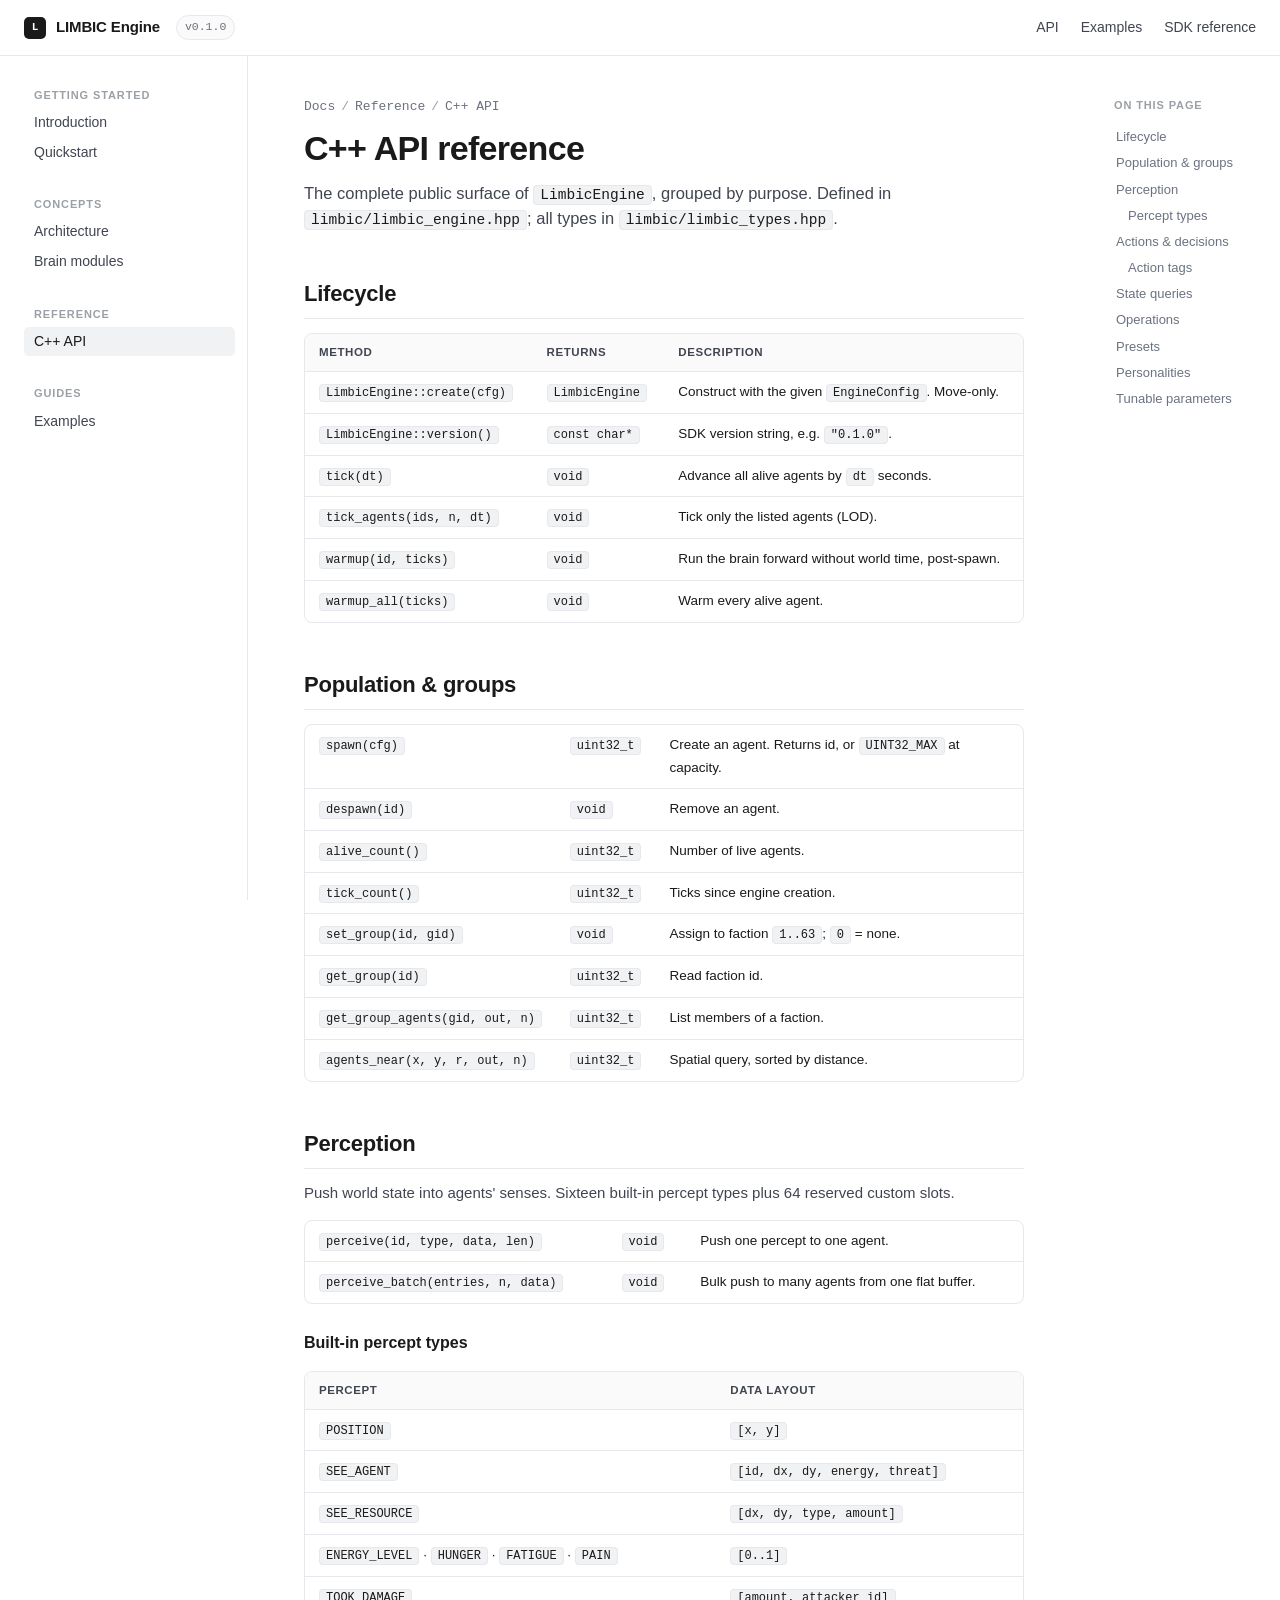
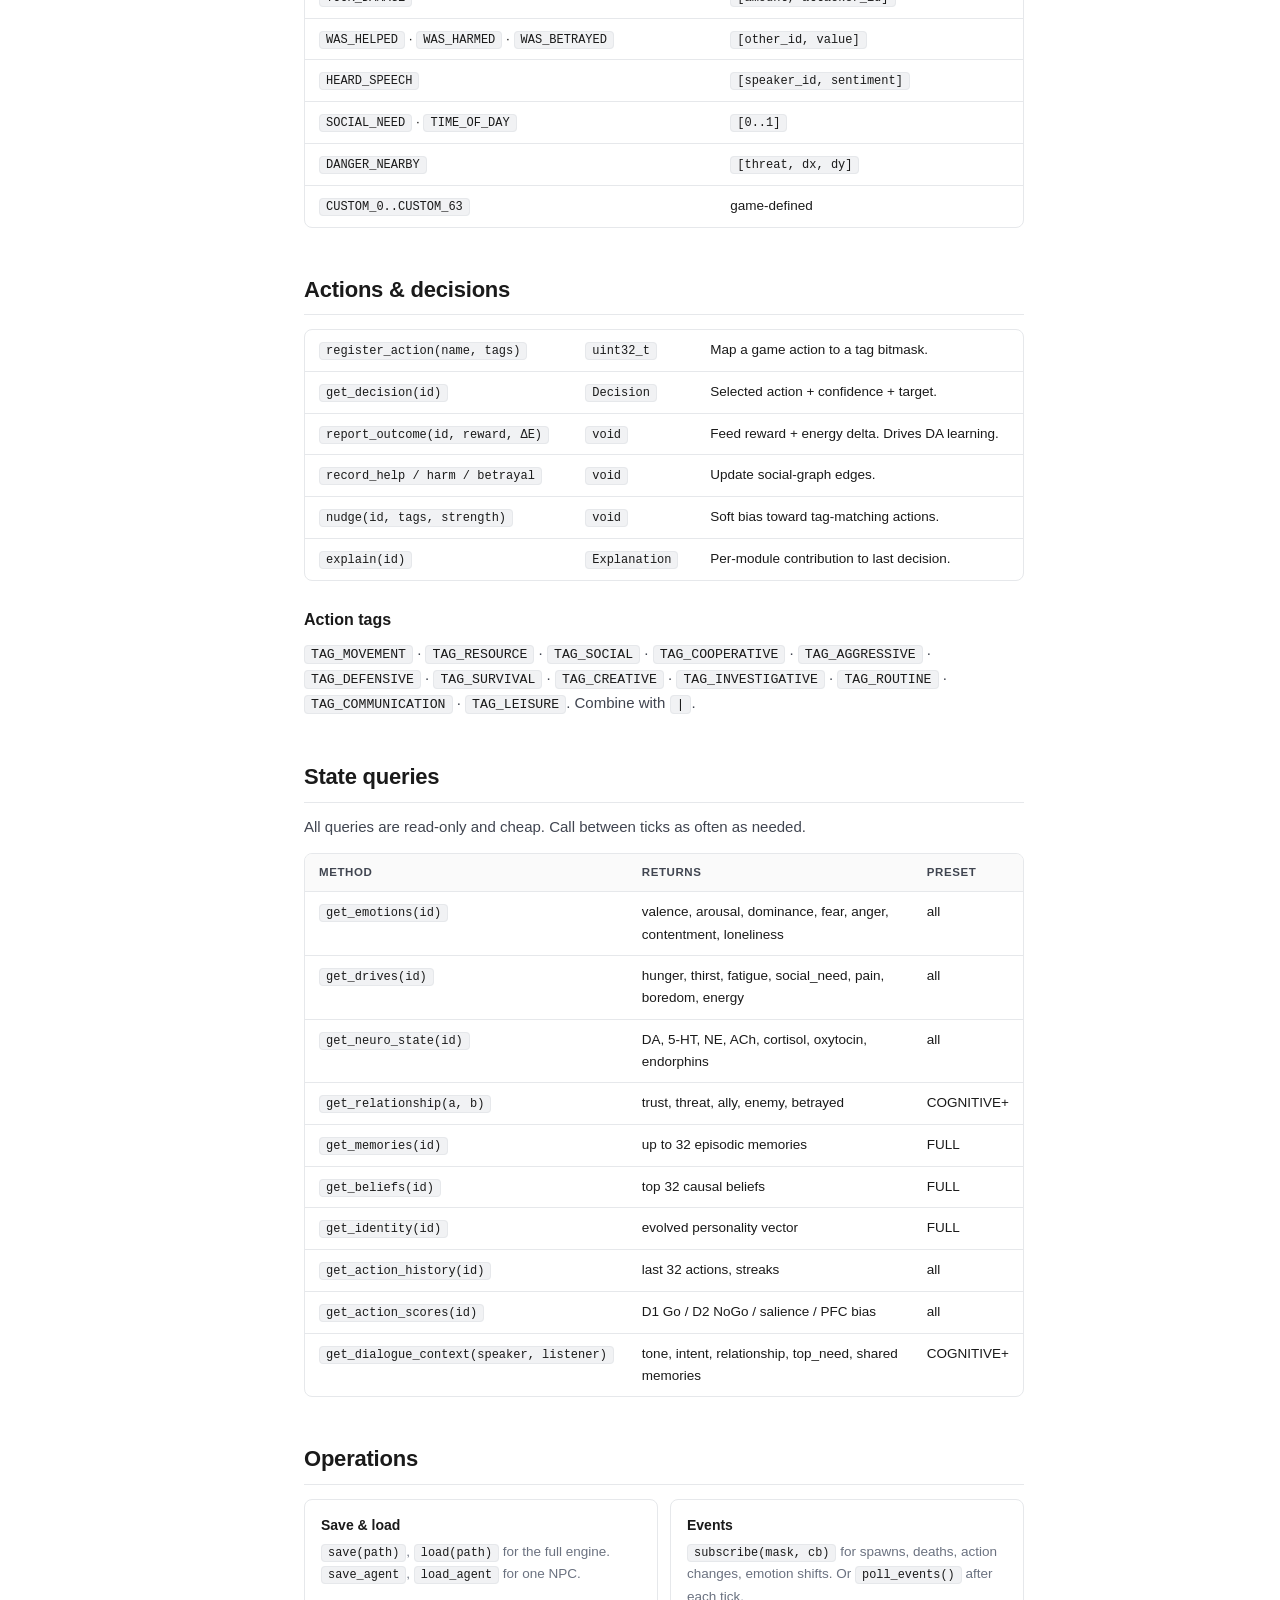
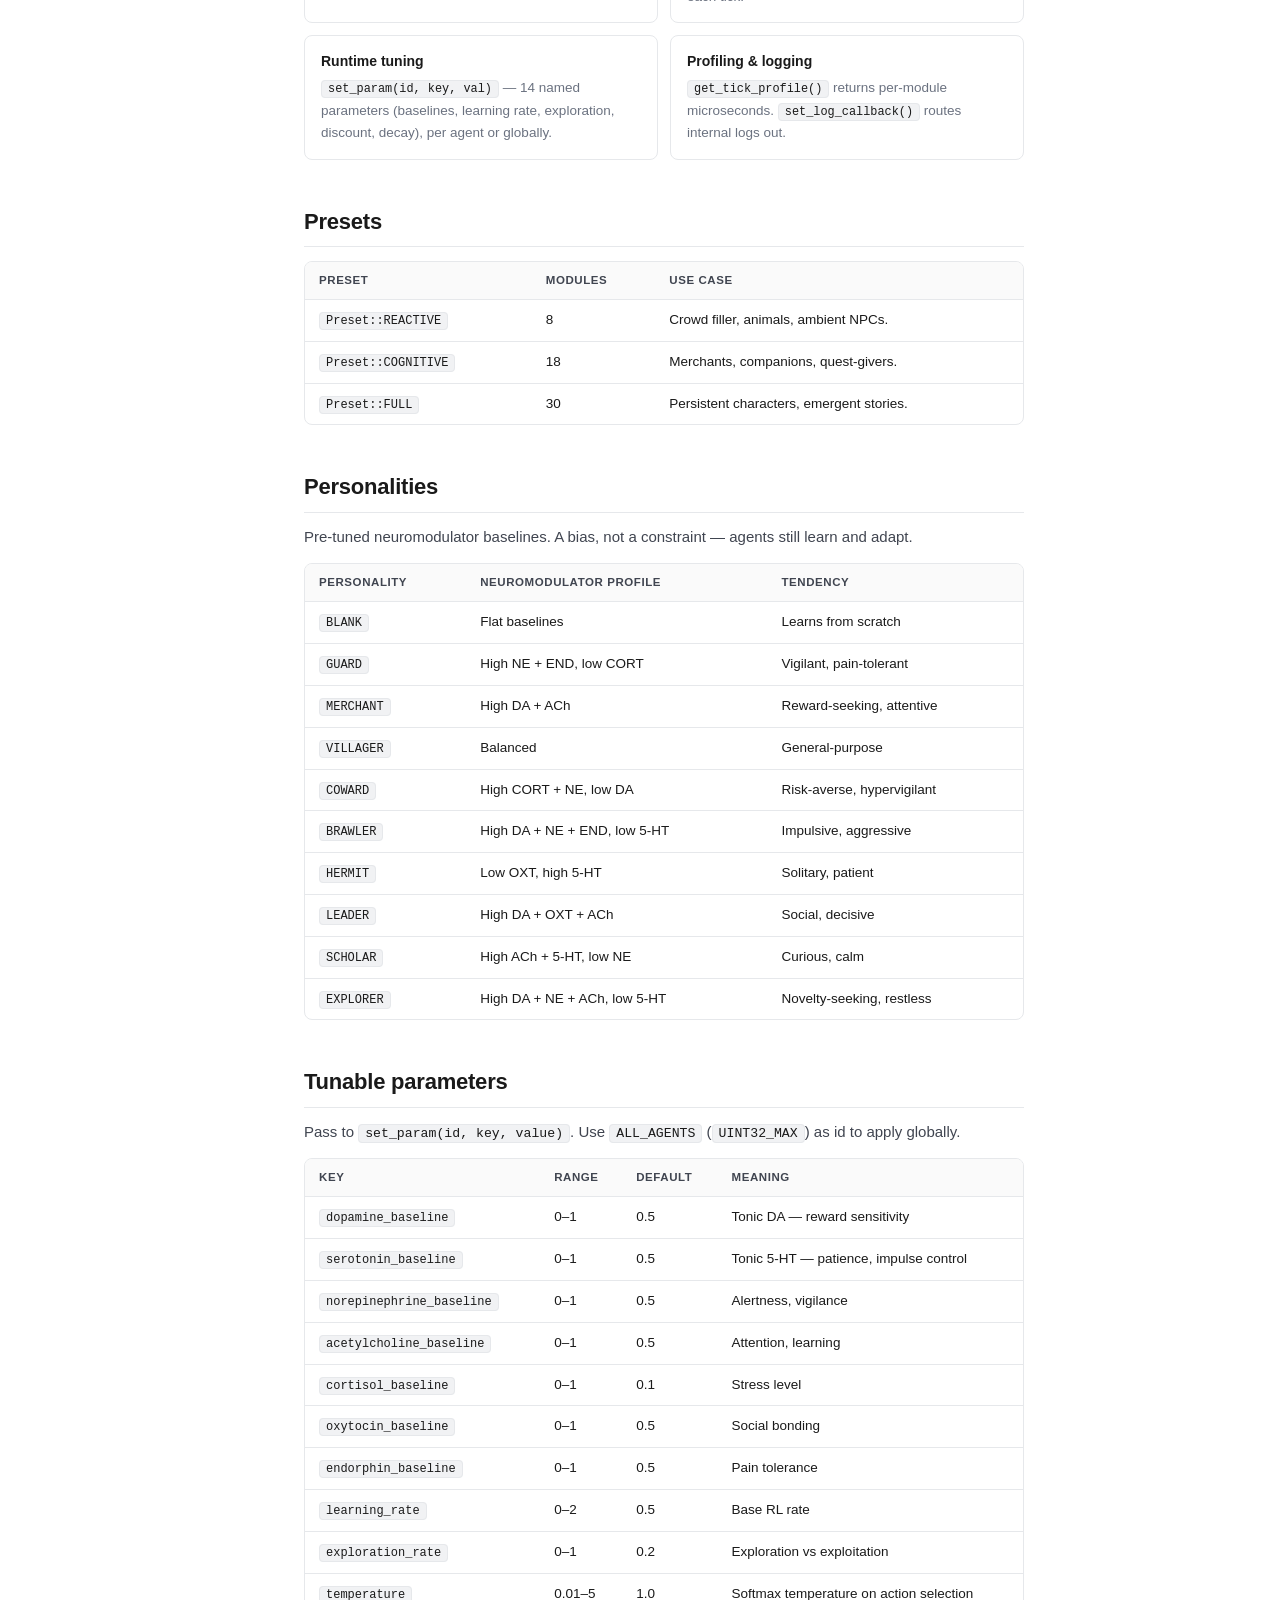
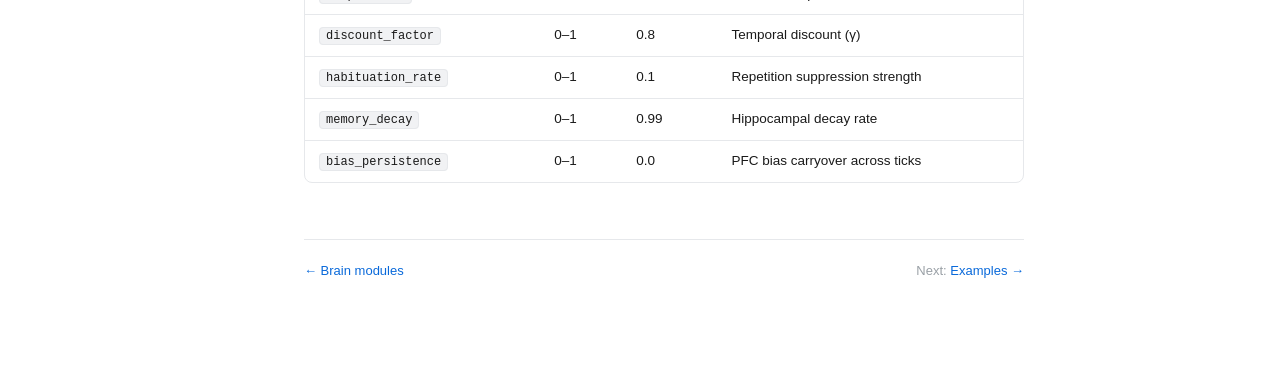
==== api.html @ d9b3d04e "Initial docs site" ====
<!doctype html>
<html lang="en">
<head>
<meta charset="utf-8">
<meta name="viewport" content="width=device-width, initial-scale=1">
<title>C++ API · LIMBIC Engine</title>
<link rel="stylesheet" href="assets/style.css">
</head>
<body>

<header class="topbar">
    <a href="index.html" class="brand"><span class="brand-mark">L</span> LIMBIC Engine</a>
    <span class="version">v0.1.0</span>
    <span class="spacer"></span>
    <nav class="topbar-links">
        <a href="api.html">API</a>
        <a href="examples.html">Examples</a>
        <a href="../sdk/README.md">SDK reference</a>
    </nav>
</header>

<div class="shell">

<aside class="sidebar">
    <div class="nav-group">
        <div class="nav-group-title">Getting started</div>
        <a href="index.html">Introduction</a>
        <a href="quickstart.html">Quickstart</a>
    </div>
    <div class="nav-group">
        <div class="nav-group-title">Concepts</div>
        <a href="architecture.html">Architecture</a>
        <a href="modules.html">Brain modules</a>
    </div>
    <div class="nav-group">
        <div class="nav-group-title">Reference</div>
        <a href="api.html" class="active">C++ API</a>
    </div>
    <div class="nav-group">
        <div class="nav-group-title">Guides</div>
        <a href="examples.html">Examples</a>
    </div>
</aside>

<main class="content">
    <div class="breadcrumb"><a href="index.html">Docs</a><span class="sep">/</span>Reference<span class="sep">/</span>C++ API</div>

    <h1>C++ API reference</h1>
    <p class="lede">
        The complete public surface of <code>LimbicEngine</code>, grouped by purpose.
        Defined in <code>limbic/limbic_engine.hpp</code>; all types in
        <code>limbic/limbic_types.hpp</code>.
    </p>

    <h2 id="lifecycle">Lifecycle</h2>
    <div class="table-wrap"><table>
        <thead><tr><th>Method</th><th>Returns</th><th>Description</th></tr></thead>
        <tbody>
            <tr><td><code>LimbicEngine::create(cfg)</code></td><td><code>LimbicEngine</code></td><td>Construct with the given <code>EngineConfig</code>. Move-only.</td></tr>
            <tr><td><code>LimbicEngine::version()</code></td><td><code>const char*</code></td><td>SDK version string, e.g. <code>"0.1.0"</code>.</td></tr>
            <tr><td><code>tick(dt)</code></td><td><code>void</code></td><td>Advance all alive agents by <code>dt</code> seconds.</td></tr>
            <tr><td><code>tick_agents(ids, n, dt)</code></td><td><code>void</code></td><td>Tick only the listed agents (LOD).</td></tr>
            <tr><td><code>warmup(id, ticks)</code></td><td><code>void</code></td><td>Run the brain forward without world time, post-spawn.</td></tr>
            <tr><td><code>warmup_all(ticks)</code></td><td><code>void</code></td><td>Warm every alive agent.</td></tr>
        </tbody>
    </table></div>

    <h2 id="population">Population &amp; groups</h2>
    <div class="table-wrap"><table>
        <tbody>
            <tr><td><code>spawn(cfg)</code></td><td><code>uint32_t</code></td><td>Create an agent. Returns id, or <code>UINT32_MAX</code> at capacity.</td></tr>
            <tr><td><code>despawn(id)</code></td><td><code>void</code></td><td>Remove an agent.</td></tr>
            <tr><td><code>alive_count()</code></td><td><code>uint32_t</code></td><td>Number of live agents.</td></tr>
            <tr><td><code>tick_count()</code></td><td><code>uint32_t</code></td><td>Ticks since engine creation.</td></tr>
            <tr><td><code>set_group(id, gid)</code></td><td><code>void</code></td><td>Assign to faction <code>1..63</code>; <code>0</code> = none.</td></tr>
            <tr><td><code>get_group(id)</code></td><td><code>uint32_t</code></td><td>Read faction id.</td></tr>
            <tr><td><code>get_group_agents(gid, out, n)</code></td><td><code>uint32_t</code></td><td>List members of a faction.</td></tr>
            <tr><td><code>agents_near(x, y, r, out, n)</code></td><td><code>uint32_t</code></td><td>Spatial query, sorted by distance.</td></tr>
        </tbody>
    </table></div>

    <h2 id="perception">Perception</h2>
    <p>Push world state into agents' senses. Sixteen built-in percept types plus 64 reserved custom slots.</p>
    <div class="table-wrap"><table>
        <tbody>
            <tr><td><code>perceive(id, type, data, len)</code></td><td><code>void</code></td><td>Push one percept to one agent.</td></tr>
            <tr><td><code>perceive_batch(entries, n, data)</code></td><td><code>void</code></td><td>Bulk push to many agents from one flat buffer.</td></tr>
        </tbody>
    </table></div>

    <h3 id="percept-types">Built-in percept types</h3>
    <div class="table-wrap"><table>
        <thead><tr><th>Percept</th><th>Data layout</th></tr></thead>
        <tbody>
            <tr><td><code>POSITION</code></td><td><code>[x, y]</code></td></tr>
            <tr><td><code>SEE_AGENT</code></td><td><code>[id, dx, dy, energy, threat]</code></td></tr>
            <tr><td><code>SEE_RESOURCE</code></td><td><code>[dx, dy, type, amount]</code></td></tr>
            <tr><td><code>ENERGY_LEVEL</code> · <code>HUNGER</code> · <code>FATIGUE</code> · <code>PAIN</code></td><td><code>[0..1]</code></td></tr>
            <tr><td><code>TOOK_DAMAGE</code></td><td><code>[amount, attacker_id]</code></td></tr>
            <tr><td><code>WAS_HELPED</code> · <code>WAS_HARMED</code> · <code>WAS_BETRAYED</code></td><td><code>[other_id, value]</code></td></tr>
            <tr><td><code>HEARD_SPEECH</code></td><td><code>[speaker_id, sentiment]</code></td></tr>
            <tr><td><code>SOCIAL_NEED</code> · <code>TIME_OF_DAY</code></td><td><code>[0..1]</code></td></tr>
            <tr><td><code>DANGER_NEARBY</code></td><td><code>[threat, dx, dy]</code></td></tr>
            <tr><td><code>CUSTOM_0..CUSTOM_63</code></td><td>game-defined</td></tr>
        </tbody>
    </table></div>

    <h2 id="actions">Actions &amp; decisions</h2>
    <div class="table-wrap"><table>
        <tbody>
            <tr><td><code>register_action(name, tags)</code></td><td><code>uint32_t</code></td><td>Map a game action to a tag bitmask.</td></tr>
            <tr><td><code>get_decision(id)</code></td><td><code>Decision</code></td><td>Selected action + confidence + target.</td></tr>
            <tr><td><code>report_outcome(id, reward, ΔE)</code></td><td><code>void</code></td><td>Feed reward + energy delta. Drives DA learning.</td></tr>
            <tr><td><code>record_help / harm / betrayal</code></td><td><code>void</code></td><td>Update social-graph edges.</td></tr>
            <tr><td><code>nudge(id, tags, strength)</code></td><td><code>void</code></td><td>Soft bias toward tag-matching actions.</td></tr>
            <tr><td><code>explain(id)</code></td><td><code>Explanation</code></td><td>Per-module contribution to last decision.</td></tr>
        </tbody>
    </table></div>

    <h3 id="tags">Action tags</h3>
    <p>
        <code>TAG_MOVEMENT</code> · <code>TAG_RESOURCE</code> · <code>TAG_SOCIAL</code> ·
        <code>TAG_COOPERATIVE</code> · <code>TAG_AGGRESSIVE</code> · <code>TAG_DEFENSIVE</code> ·
        <code>TAG_SURVIVAL</code> · <code>TAG_CREATIVE</code> · <code>TAG_INVESTIGATIVE</code> ·
        <code>TAG_ROUTINE</code> · <code>TAG_COMMUNICATION</code> · <code>TAG_LEISURE</code>.
        Combine with <code>|</code>.
    </p>

    <h2 id="state">State queries</h2>
    <p>All queries are read-only and cheap. Call between ticks as often as needed.</p>
    <div class="table-wrap"><table>
        <thead><tr><th>Method</th><th>Returns</th><th>Preset</th></tr></thead>
        <tbody>
            <tr><td><code>get_emotions(id)</code></td><td>valence, arousal, dominance, fear, anger, contentment, loneliness</td><td>all</td></tr>
            <tr><td><code>get_drives(id)</code></td><td>hunger, thirst, fatigue, social_need, pain, boredom, energy</td><td>all</td></tr>
            <tr><td><code>get_neuro_state(id)</code></td><td>DA, 5-HT, NE, ACh, cortisol, oxytocin, endorphins</td><td>all</td></tr>
            <tr><td><code>get_relationship(a, b)</code></td><td>trust, threat, ally, enemy, betrayed</td><td>COGNITIVE+</td></tr>
            <tr><td><code>get_memories(id)</code></td><td>up to 32 episodic memories</td><td>FULL</td></tr>
            <tr><td><code>get_beliefs(id)</code></td><td>top 32 causal beliefs</td><td>FULL</td></tr>
            <tr><td><code>get_identity(id)</code></td><td>evolved personality vector</td><td>FULL</td></tr>
            <tr><td><code>get_action_history(id)</code></td><td>last 32 actions, streaks</td><td>all</td></tr>
            <tr><td><code>get_action_scores(id)</code></td><td>D1 Go / D2 NoGo / salience / PFC bias</td><td>all</td></tr>
            <tr><td><code>get_dialogue_context(speaker, listener)</code></td><td>tone, intent, relationship, top_need, shared memories</td><td>COGNITIVE+</td></tr>
        </tbody>
    </table></div>

    <h2 id="ops">Operations</h2>
    <div class="cards">
        <div class="card">
            <h4>Save &amp; load</h4>
            <p><code>save(path)</code>, <code>load(path)</code> for the full engine. <code>save_agent</code>, <code>load_agent</code> for one NPC.</p>
        </div>
        <div class="card">
            <h4>Events</h4>
            <p><code>subscribe(mask, cb)</code> for spawns, deaths, action changes, emotion shifts. Or <code>poll_events()</code> after each tick.</p>
        </div>
        <div class="card">
            <h4>Runtime tuning</h4>
            <p><code>set_param(id, key, val)</code> — 14 named parameters (baselines, learning rate, exploration, discount, decay), per agent or globally.</p>
        </div>
        <div class="card">
            <h4>Profiling &amp; logging</h4>
            <p><code>get_tick_profile()</code> returns per-module microseconds. <code>set_log_callback()</code> routes internal logs out.</p>
        </div>
    </div>

    <h2 id="presets">Presets</h2>
    <div class="table-wrap"><table>
        <thead><tr><th>Preset</th><th>Modules</th><th>Use case</th></tr></thead>
        <tbody>
            <tr><td><code>Preset::REACTIVE</code></td><td>8</td><td>Crowd filler, animals, ambient NPCs.</td></tr>
            <tr><td><code>Preset::COGNITIVE</code></td><td>18</td><td>Merchants, companions, quest-givers.</td></tr>
            <tr><td><code>Preset::FULL</code></td><td>30</td><td>Persistent characters, emergent stories.</td></tr>
        </tbody>
    </table></div>

    <h2 id="personalities">Personalities</h2>
    <p>Pre-tuned neuromodulator baselines. A bias, not a constraint — agents still learn and adapt.</p>
    <div class="table-wrap"><table>
        <thead><tr><th>Personality</th><th>Neuromodulator profile</th><th>Tendency</th></tr></thead>
        <tbody>
            <tr><td><code>BLANK</code></td><td>Flat baselines</td><td>Learns from scratch</td></tr>
            <tr><td><code>GUARD</code></td><td>High NE + END, low CORT</td><td>Vigilant, pain-tolerant</td></tr>
            <tr><td><code>MERCHANT</code></td><td>High DA + ACh</td><td>Reward-seeking, attentive</td></tr>
            <tr><td><code>VILLAGER</code></td><td>Balanced</td><td>General-purpose</td></tr>
            <tr><td><code>COWARD</code></td><td>High CORT + NE, low DA</td><td>Risk-averse, hypervigilant</td></tr>
            <tr><td><code>BRAWLER</code></td><td>High DA + NE + END, low 5-HT</td><td>Impulsive, aggressive</td></tr>
            <tr><td><code>HERMIT</code></td><td>Low OXT, high 5-HT</td><td>Solitary, patient</td></tr>
            <tr><td><code>LEADER</code></td><td>High DA + OXT + ACh</td><td>Social, decisive</td></tr>
            <tr><td><code>SCHOLAR</code></td><td>High ACh + 5-HT, low NE</td><td>Curious, calm</td></tr>
            <tr><td><code>EXPLORER</code></td><td>High DA + NE + ACh, low 5-HT</td><td>Novelty-seeking, restless</td></tr>
        </tbody>
    </table></div>

    <h2 id="params">Tunable parameters</h2>
    <p>Pass to <code>set_param(id, key, value)</code>. Use <code>ALL_AGENTS</code> (<code>UINT32_MAX</code>) as id to apply globally.</p>
    <div class="table-wrap"><table>
        <thead><tr><th>Key</th><th>Range</th><th>Default</th><th>Meaning</th></tr></thead>
        <tbody>
            <tr><td><code>dopamine_baseline</code></td><td>0–1</td><td>0.5</td><td>Tonic DA — reward sensitivity</td></tr>
            <tr><td><code>serotonin_baseline</code></td><td>0–1</td><td>0.5</td><td>Tonic 5-HT — patience, impulse control</td></tr>
            <tr><td><code>norepinephrine_baseline</code></td><td>0–1</td><td>0.5</td><td>Alertness, vigilance</td></tr>
            <tr><td><code>acetylcholine_baseline</code></td><td>0–1</td><td>0.5</td><td>Attention, learning</td></tr>
            <tr><td><code>cortisol_baseline</code></td><td>0–1</td><td>0.1</td><td>Stress level</td></tr>
            <tr><td><code>oxytocin_baseline</code></td><td>0–1</td><td>0.5</td><td>Social bonding</td></tr>
            <tr><td><code>endorphin_baseline</code></td><td>0–1</td><td>0.5</td><td>Pain tolerance</td></tr>
            <tr><td><code>learning_rate</code></td><td>0–2</td><td>0.5</td><td>Base RL rate</td></tr>
            <tr><td><code>exploration_rate</code></td><td>0–1</td><td>0.2</td><td>Exploration vs exploitation</td></tr>
            <tr><td><code>temperature</code></td><td>0.01–5</td><td>1.0</td><td>Softmax temperature on action selection</td></tr>
            <tr><td><code>discount_factor</code></td><td>0–1</td><td>0.8</td><td>Temporal discount (γ)</td></tr>
            <tr><td><code>habituation_rate</code></td><td>0–1</td><td>0.1</td><td>Repetition suppression strength</td></tr>
            <tr><td><code>memory_decay</code></td><td>0–1</td><td>0.99</td><td>Hippocampal decay rate</td></tr>
            <tr><td><code>bias_persistence</code></td><td>0–1</td><td>0.0</td><td>PFC bias carryover across ticks</td></tr>
        </tbody>
    </table></div>

    <footer class="page-footer">
        <div><a href="modules.html">← Brain modules</a></div>
        <div>Next: <a href="examples.html">Examples →</a></div>
    </footer>
</main>

<aside class="toc">
    <div class="toc-title">On this page</div>
    <a href="#lifecycle">Lifecycle</a>
    <a href="#population">Population &amp; groups</a>
    <a href="#perception">Perception</a>
    <a href="#percept-types" class="l2">Percept types</a>
    <a href="#actions">Actions &amp; decisions</a>
    <a href="#tags" class="l2">Action tags</a>
    <a href="#state">State queries</a>
    <a href="#ops">Operations</a>
    <a href="#presets">Presets</a>
    <a href="#personalities">Personalities</a>
    <a href="#params">Tunable parameters</a>
</aside>

</div>
</body>
</html>
---- assets/style.css ----
/* ============================================================
   LIMBIC docs — minimal, content-first, three-column.
   ============================================================ */

:root {
    --bg: #ffffff;
    --bg-sidebar: #fafafa;
    --bg-code: #f6f7f8;
    --bg-inline-code: #f1f2f4;
    --border: #e6e8eb;
    --border-strong: #d4d7dc;
    --text: #1a1a1a;
    --text-2: #404550;
    --text-mute: #6b7280;
    --text-faint: #9aa0a6;
    --link: #0969da;
    --link-hover: #0550a0;
    --accent: #d63384;
    --kbd-bg: #f4f5f7;
    --shadow: 0 1px 0 rgba(0,0,0,.04);

    --sans: -apple-system, BlinkMacSystemFont, "Inter", "Segoe UI", Roboto, "Helvetica Neue", Arial, sans-serif;
    --mono: ui-monospace, "SF Mono", "JetBrains Mono", Menlo, Consolas, "Liberation Mono", monospace;

    --sidebar-w: 248px;
    --toc-w: 200px;
    --header-h: 56px;
}

@media (prefers-color-scheme: dark) {
    :root {
        --bg: #0e0f12;
        --bg-sidebar: #0a0b0d;
        --bg-code: #15171b;
        --bg-inline-code: #1a1d22;
        --border: #22262d;
        --border-strong: #2e333b;
        --text: #e8ebf0;
        --text-2: #b8bec9;
        --text-mute: #8b929d;
        --text-faint: #5e6470;
        --link: #58a6ff;
        --link-hover: #79b8ff;
        --accent: #ff7eb6;
        --kbd-bg: #1a1d22;
        --shadow: none;
    }
}

* { box-sizing: border-box; }

html { scroll-behavior: smooth; scroll-padding-top: calc(var(--header-h) + 16px); }

body {
    margin: 0;
    background: var(--bg);
    color: var(--text);
    font-family: var(--sans);
    font-size: 15px;
    line-height: 1.65;
    -webkit-font-smoothing: antialiased;
    -moz-osx-font-smoothing: grayscale;
}

a { color: var(--link); text-decoration: none; }
a:hover { text-decoration: underline; text-underline-offset: 3px; }

/* ── Top bar ── */
header.topbar {
    position: sticky;
    top: 0;
    z-index: 50;
    height: var(--header-h);
    background: var(--bg);
    border-bottom: 1px solid var(--border);
    display: flex;
    align-items: center;
    padding: 0 24px;
    gap: 16px;
}
.brand {
    display: flex;
    align-items: center;
    gap: 10px;
    color: var(--text);
    font-weight: 600;
    font-size: 15px;
    letter-spacing: -.01em;
}
.brand:hover { text-decoration: none; }
.brand-mark {
    width: 22px;
    height: 22px;
    border-radius: 5px;
    background: var(--text);
    color: var(--bg);
    display: grid;
    place-items: center;
    font-family: var(--mono);
    font-size: 11px;
    font-weight: 700;
}
.version {
    font-family: var(--mono);
    font-size: 11.5px;
    color: var(--text-mute);
    padding: 2px 8px;
    border: 1px solid var(--border);
    border-radius: 999px;
    background: var(--bg-sidebar);
}
.spacer { flex: 1; }
.topbar-links { display: flex; gap: 22px; font-size: 14px; }
.topbar-links a { color: var(--text-2); }
.topbar-links a:hover { color: var(--text); text-decoration: none; }

/* ── Three-column shell ── */
.shell {
    display: grid;
    grid-template-columns: var(--sidebar-w) minmax(0, 1fr) var(--toc-w);
    max-width: 1400px;
    margin: 0 auto;
}

aside.sidebar {
    border-right: 1px solid var(--border);
    padding: 24px 12px 64px 24px;
    position: sticky;
    top: var(--header-h);
    align-self: start;
    height: calc(100vh - var(--header-h));
    overflow-y: auto;
}
.nav-group { margin-bottom: 22px; }
.nav-group-title {
    font-size: 11px;
    font-weight: 600;
    text-transform: uppercase;
    letter-spacing: .08em;
    color: var(--text-faint);
    padding: 6px 10px 4px;
}
.sidebar a {
    display: block;
    padding: 5px 10px;
    border-radius: 5px;
    color: var(--text-2);
    font-size: 14px;
    line-height: 1.4;
}
.sidebar a:hover {
    background: var(--bg-sidebar);
    color: var(--text);
    text-decoration: none;
}
.sidebar a.active {
    background: var(--bg-inline-code);
    color: var(--text);
    font-weight: 500;
}

main.content {
    padding: 40px 56px 96px;
    min-width: 0;
    max-width: 832px;
}

aside.toc {
    padding: 40px 24px 64px 24px;
    position: sticky;
    top: var(--header-h);
    align-self: start;
    height: calc(100vh - var(--header-h));
    overflow-y: auto;
    font-size: 13px;
}
.toc-title {
    font-size: 11px;
    font-weight: 600;
    text-transform: uppercase;
    letter-spacing: .08em;
    color: var(--text-faint);
    margin-bottom: 10px;
    padding-left: 10px;
}
.toc a {
    display: block;
    padding: 4px 10px;
    color: var(--text-mute);
    border-left: 2px solid transparent;
    line-height: 1.4;
}
.toc a:hover { color: var(--text); text-decoration: none; }
.toc a.l2 { padding-left: 22px; }

/* ── Typography ── */
.breadcrumb {
    font-size: 13px;
    color: var(--text-mute);
    margin-bottom: 12px;
    font-family: var(--mono);
}
.breadcrumb a { color: var(--text-mute); }
.breadcrumb .sep { margin: 0 6px; color: var(--text-faint); }

h1 {
    font-size: 34px;
    line-height: 1.15;
    font-weight: 700;
    letter-spacing: -.02em;
    margin: 0 0 12px;
    color: var(--text);
}
.lede {
    font-size: 16.5px;
    line-height: 1.55;
    color: var(--text-2);
    margin: 0 0 32px;
    max-width: 680px;
}
h2 {
    font-size: 22px;
    font-weight: 650;
    letter-spacing: -.01em;
    margin: 44px 0 12px;
    padding-bottom: 6px;
    border-bottom: 1px solid var(--border);
}
h3 {
    font-size: 16px;
    font-weight: 650;
    margin: 26px 0 8px;
}
h4 { font-size: 14px; font-weight: 650; margin: 18px 0 6px; }

p { margin: 0 0 14px; color: var(--text-2); }
p strong, li strong { color: var(--text); font-weight: 600; }

ul, ol { padding-left: 22px; margin: 8px 0 16px; color: var(--text-2); }
li { margin-bottom: 4px; }
li::marker { color: var(--text-faint); }

hr { border: 0; border-top: 1px solid var(--border); margin: 40px 0; }

/* ── Code ── */
code {
    font-family: var(--mono);
    font-size: .88em;
    background: var(--bg-inline-code);
    color: var(--text);
    padding: 1px 6px;
    border-radius: 4px;
    border: 1px solid var(--border);
}
h1 code, h2 code, h3 code { font-size: .9em; }
td code, th code { white-space: nowrap; }

pre {
    background: var(--bg-code);
    border: 1px solid var(--border);
    border-radius: 8px;
    padding: 0;
    margin: 14px 0 20px;
    overflow: hidden;
    font-size: 13px;
    line-height: 1.6;
    box-shadow: var(--shadow);
}
pre .filename {
    font-family: var(--mono);
    font-size: 11.5px;
    color: var(--text-mute);
    padding: 7px 14px;
    border-bottom: 1px solid var(--border);
    background: var(--bg-sidebar);
    display: flex;
    justify-content: space-between;
    align-items: center;
}
pre .lang {
    font-size: 10.5px;
    text-transform: uppercase;
    letter-spacing: .08em;
    color: var(--text-faint);
}
pre code {
    display: block;
    background: transparent;
    border: 0;
    padding: 14px 16px;
    color: var(--text);
    white-space: pre;
    overflow-x: auto;
    font-size: 12.5px;
}

.t-k  { color: #cf222e; }
.t-s  { color: #0a3069; }
.t-c  { color: var(--text-mute); font-style: italic; }
.t-n  { color: #0550a0; }
.t-f  { color: #6639ba; }
.t-t  { color: #953800; }
@media (prefers-color-scheme: dark) {
    .t-k  { color: #ff7b72; }
    .t-s  { color: #a5d6ff; }
    .t-c  { color: var(--text-mute); }
    .t-n  { color: #79c0ff; }
    .t-f  { color: #d2a8ff; }
    .t-t  { color: #ffa657; }
}

/* ── Tables ── */
.table-wrap {
    margin: 14px 0 22px;
    border: 1px solid var(--border);
    border-radius: 8px;
    overflow: hidden;
}
table { width: 100%; border-collapse: collapse; font-size: 13.5px; }
th, td { text-align: left; padding: 9px 14px; border-bottom: 1px solid var(--border); vertical-align: top; }
tr:last-child td { border-bottom: 0; }
th {
    background: var(--bg-sidebar);
    color: var(--text-2);
    font-weight: 600;
    font-size: 11.5px;
    text-transform: uppercase;
    letter-spacing: .05em;
}
td code { font-size: 12px; }

/* ── Callouts ── */
.callout {
    border: 1px solid var(--border);
    border-left: 3px solid var(--text-mute);
    background: var(--bg-sidebar);
    padding: 12px 16px;
    border-radius: 6px;
    margin: 18px 0;
    font-size: 14px;
    color: var(--text-2);
}
.callout.info { border-left-color: var(--link); }
.callout.warn { border-left-color: #d97706; }
.callout p { margin: 0; }
.callout p + p { margin-top: 6px; }
.callout .label {
    font-family: var(--mono);
    font-size: 11px;
    text-transform: uppercase;
    letter-spacing: .08em;
    color: var(--text-mute);
    margin-right: 6px;
    font-weight: 600;
}

/* ── Stats row ── */
.stats {
    display: grid;
    grid-template-columns: repeat(4, 1fr);
    border: 1px solid var(--border);
    border-radius: 8px;
    margin: 18px 0 24px;
    overflow: hidden;
}
.stats > div { padding: 14px 18px; border-right: 1px solid var(--border); }
.stats > div:last-child { border-right: 0; }
.stats .n {
    font-family: var(--mono);
    font-size: 20px;
    font-weight: 600;
    color: var(--text);
    line-height: 1.2;
}
.stats .l { font-size: 12px; color: var(--text-mute); margin-top: 2px; }

/* ── Cards ── */
.cards {
    display: grid;
    grid-template-columns: repeat(2, 1fr);
    gap: 12px;
    margin: 14px 0 22px;
}
.cards .card {
    border: 1px solid var(--border);
    border-radius: 8px;
    padding: 14px 16px;
    background: var(--bg);
}
.cards .card h4 { margin: 0 0 4px; font-size: 14px; }
.cards .card p { margin: 0; font-size: 13.5px; color: var(--text-mute); }

/* ── Module grid (compact) ── */
.modlist {
    display: grid;
    grid-template-columns: repeat(2, 1fr);
    gap: 4px 18px;
    margin: 10px 0 18px;
    font-size: 13.5px;
}
.modlist > div { padding: 4px 0; border-bottom: 1px dashed var(--border); }
.modlist code { white-space: nowrap; }
.modlist .desc { color: var(--text-mute); }

/* ── Pipeline ── */
.pipeline {
    display: flex;
    align-items: stretch;
    gap: 0;
    margin: 14px 0 22px;
    border: 1px solid var(--border);
    border-radius: 8px;
    overflow: hidden;
    background: var(--bg-sidebar);
}
.pipeline .step {
    flex: 1;
    padding: 12px 10px;
    border-right: 1px solid var(--border);
    text-align: center;
}
.pipeline .step:last-child { border-right: 0; }
.pipeline .step .k {
    font-family: var(--mono);
    font-size: 11.5px;
    font-weight: 600;
    text-transform: uppercase;
    letter-spacing: .06em;
    color: var(--text);
}
.pipeline .step .d {
    font-size: 11.5px;
    color: var(--text-mute);
    margin-top: 3px;
    line-height: 1.35;
}

/* ── Misc ── */
kbd {
    font-family: var(--mono);
    font-size: 11.5px;
    background: var(--kbd-bg);
    border: 1px solid var(--border-strong);
    border-bottom-width: 2px;
    border-radius: 4px;
    padding: 1px 6px;
    color: var(--text-2);
}
.pill {
    display: inline-block;
    font-family: var(--mono);
    font-size: 10.5px;
    padding: 1px 7px;
    border-radius: 999px;
    background: var(--bg-inline-code);
    border: 1px solid var(--border);
    color: var(--text-mute);
    text-transform: uppercase;
    letter-spacing: .05em;
    vertical-align: middle;
}

h2, h3 { scroll-margin-top: calc(var(--header-h) + 24px); }

footer.page-footer {
    margin-top: 56px;
    padding-top: 20px;
    border-top: 1px solid var(--border);
    color: var(--text-faint);
    font-size: 13px;
    display: flex;
    justify-content: space-between;
    flex-wrap: wrap;
    gap: 12px;
}

/* ── Responsive ── */
@media (max-width: 1100px) {
    .shell { grid-template-columns: var(--sidebar-w) minmax(0, 1fr); }
    aside.toc { display: none; }
    main.content { padding: 36px 40px 80px; }
}
@media (max-width: 760px) {
    .shell { grid-template-columns: 1fr; }
    aside.sidebar {
        position: static;
        height: auto;
        border-right: 0;
        border-bottom: 1px solid var(--border);
        padding: 12px 16px;
    }
    main.content { padding: 28px 20px 64px; }
    h1 { font-size: 26px; }
    .stats { grid-template-columns: repeat(2, 1fr); }
    .stats > div:nth-child(2) { border-right: 0; }
    .stats > div:nth-child(-n+2) { border-bottom: 1px solid var(--border); }
    .cards, .modlist { grid-template-columns: 1fr; }
    .pipeline { flex-direction: column; }
    .pipeline .step { border-right: 0; border-bottom: 1px solid var(--border); }
    .pipeline .step:last-child { border-bottom: 0; }
}
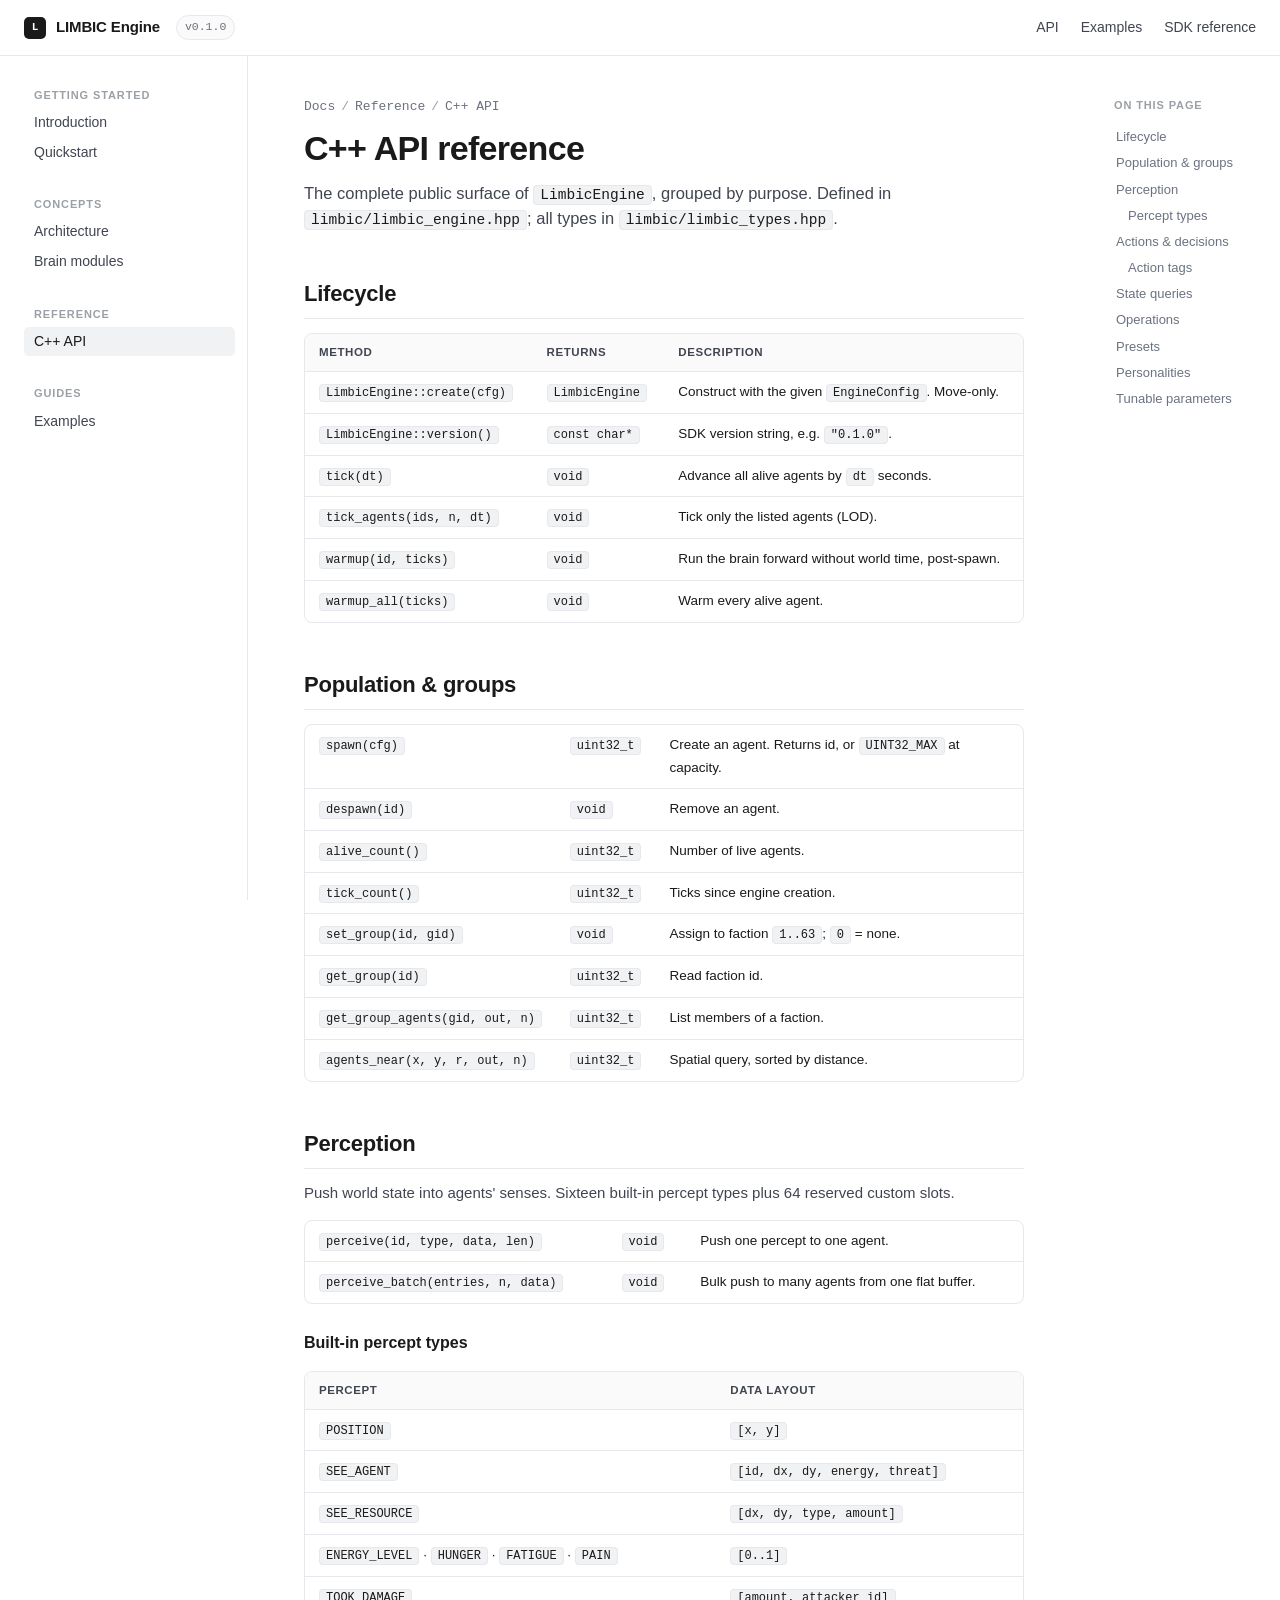
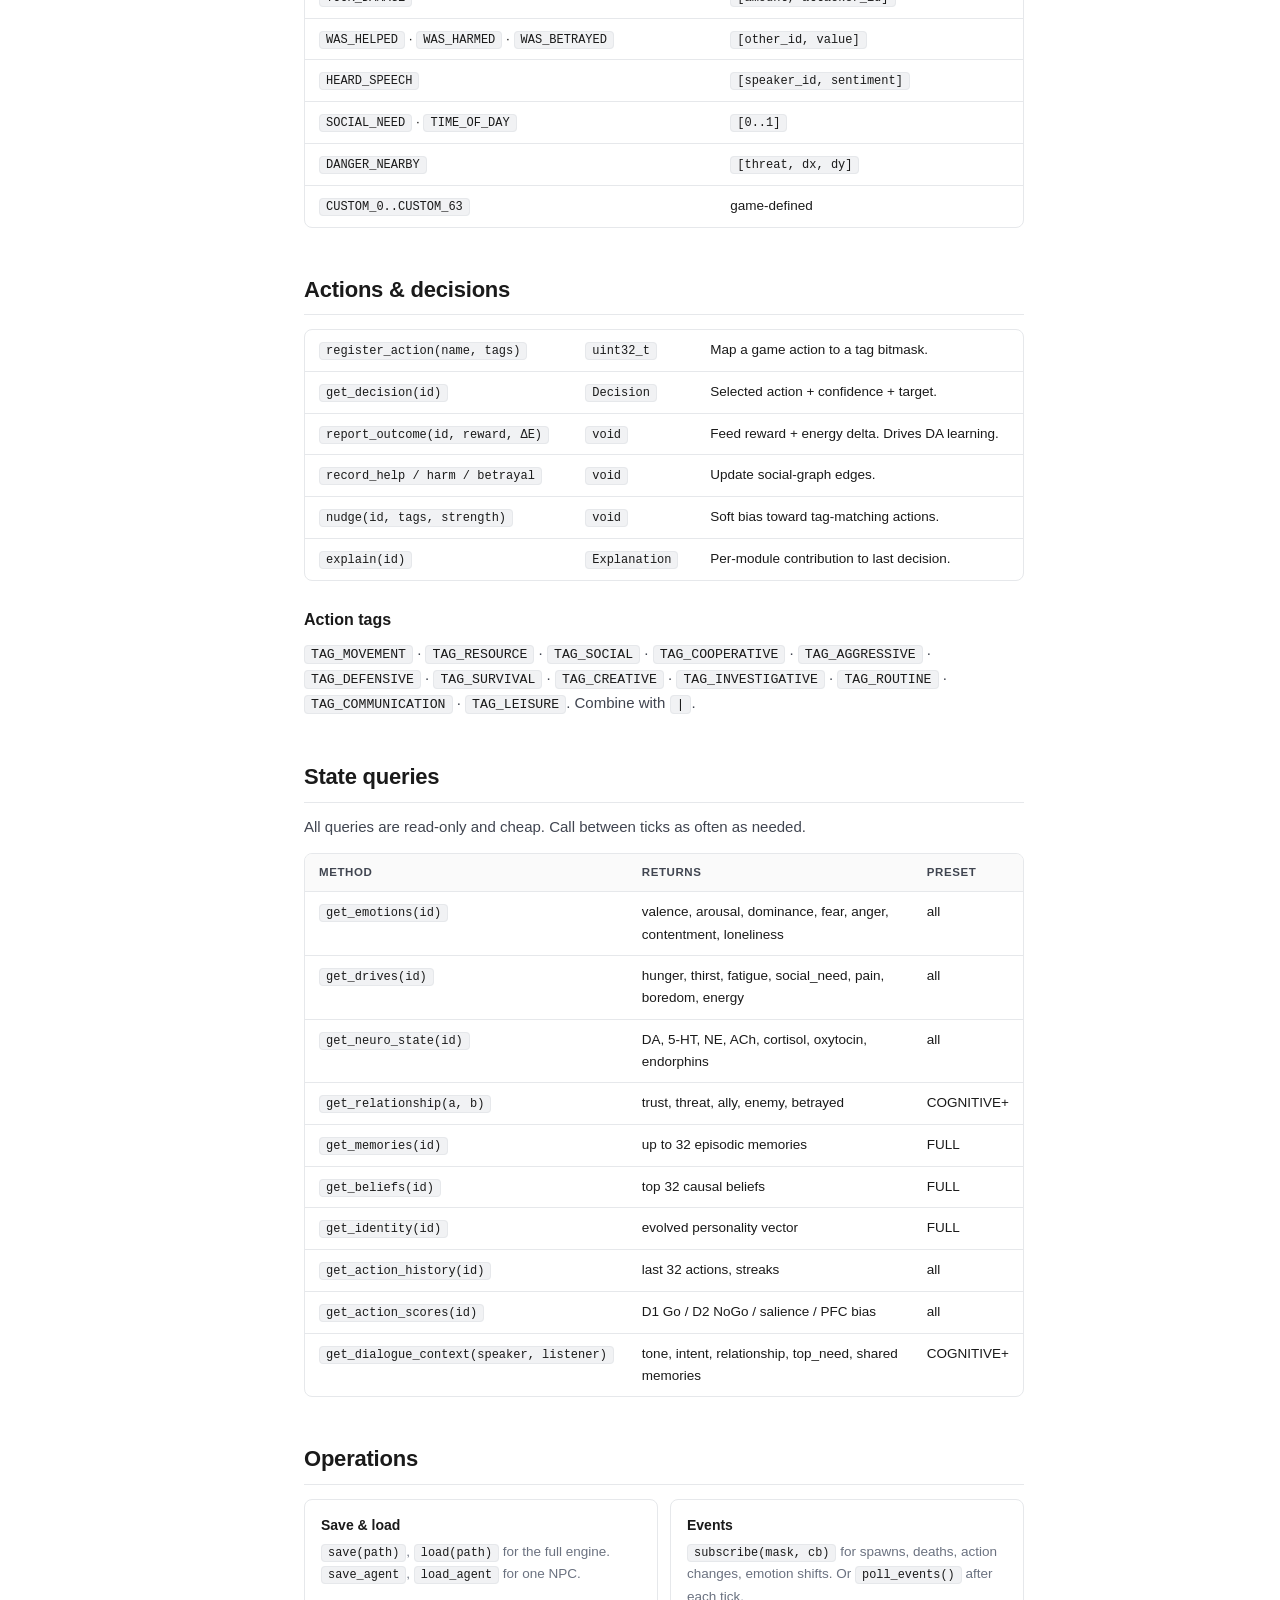
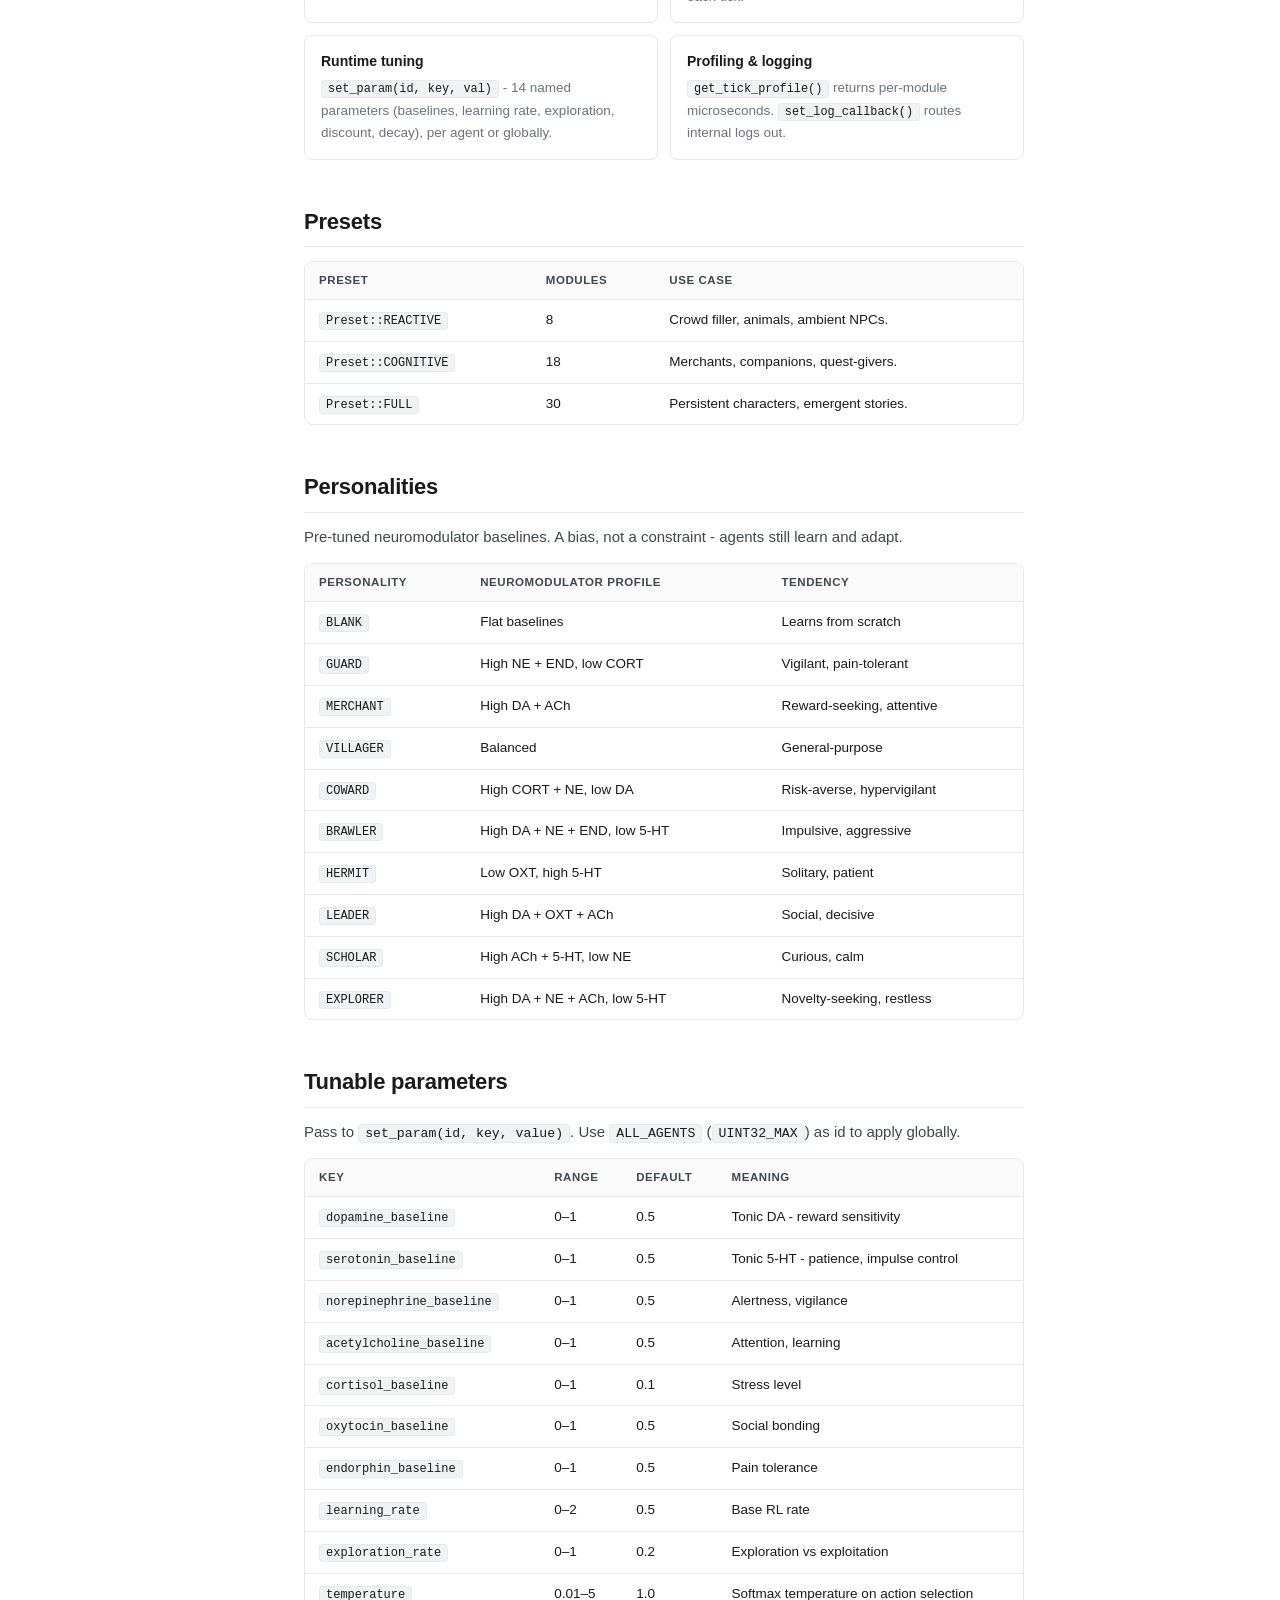
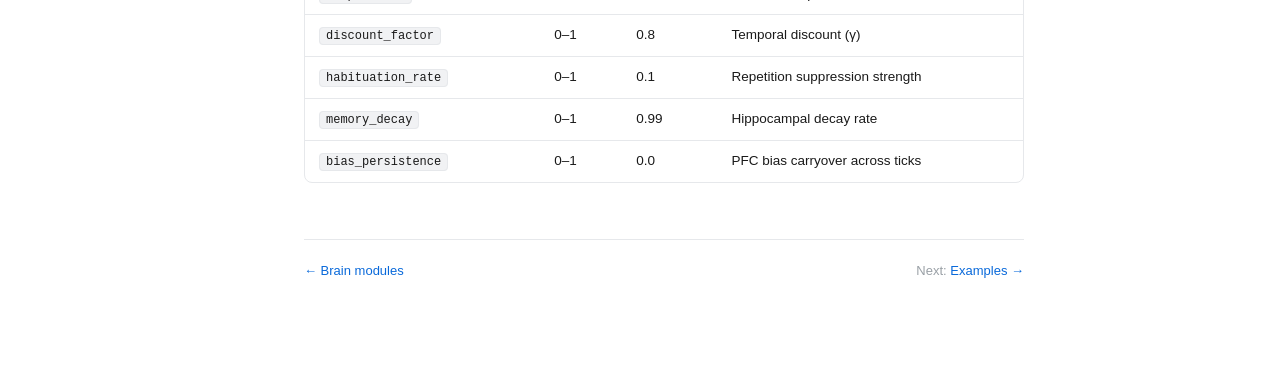
==== commit 5d3dfd49: "Remove em-dashes from all docs" ====
--- a/api.html
+++ b/api.html
@@ -156,7 +156,7 @@
         </div>
         <div class="card">
             <h4>Runtime tuning</h4>
-            <p><code>set_param(id, key, val)</code> — 14 named parameters (baselines, learning rate, exploration, discount, decay), per agent or globally.</p>
+            <p><code>set_param(id, key, val)</code> - 14 named parameters (baselines, learning rate, exploration, discount, decay), per agent or globally.</p>
         </div>
         <div class="card">
             <h4>Profiling &amp; logging</h4>
@@ -175,7 +175,7 @@
     </table></div>
 
     <h2 id="personalities">Personalities</h2>
-    <p>Pre-tuned neuromodulator baselines. A bias, not a constraint — agents still learn and adapt.</p>
+    <p>Pre-tuned neuromodulator baselines. A bias, not a constraint - agents still learn and adapt.</p>
     <div class="table-wrap"><table>
         <thead><tr><th>Personality</th><th>Neuromodulator profile</th><th>Tendency</th></tr></thead>
         <tbody>
@@ -197,8 +197,8 @@
     <div class="table-wrap"><table>
         <thead><tr><th>Key</th><th>Range</th><th>Default</th><th>Meaning</th></tr></thead>
         <tbody>
-            <tr><td><code>dopamine_baseline</code></td><td>0–1</td><td>0.5</td><td>Tonic DA — reward sensitivity</td></tr>
-            <tr><td><code>serotonin_baseline</code></td><td>0–1</td><td>0.5</td><td>Tonic 5-HT — patience, impulse control</td></tr>
+            <tr><td><code>dopamine_baseline</code></td><td>0–1</td><td>0.5</td><td>Tonic DA - reward sensitivity</td></tr>
+            <tr><td><code>serotonin_baseline</code></td><td>0–1</td><td>0.5</td><td>Tonic 5-HT - patience, impulse control</td></tr>
             <tr><td><code>norepinephrine_baseline</code></td><td>0–1</td><td>0.5</td><td>Alertness, vigilance</td></tr>
             <tr><td><code>acetylcholine_baseline</code></td><td>0–1</td><td>0.5</td><td>Attention, learning</td></tr>
             <tr><td><code>cortisol_baseline</code></td><td>0–1</td><td>0.1</td><td>Stress level</td></tr>
--- a/assets/style.css
+++ b/assets/style.css
@@ -1,5 +1,5 @@
 /* ============================================================
-   LIMBIC docs — minimal, content-first, three-column.
+   LIMBIC docs - minimal, content-first, three-column.
    ============================================================ */
 
 :root {
